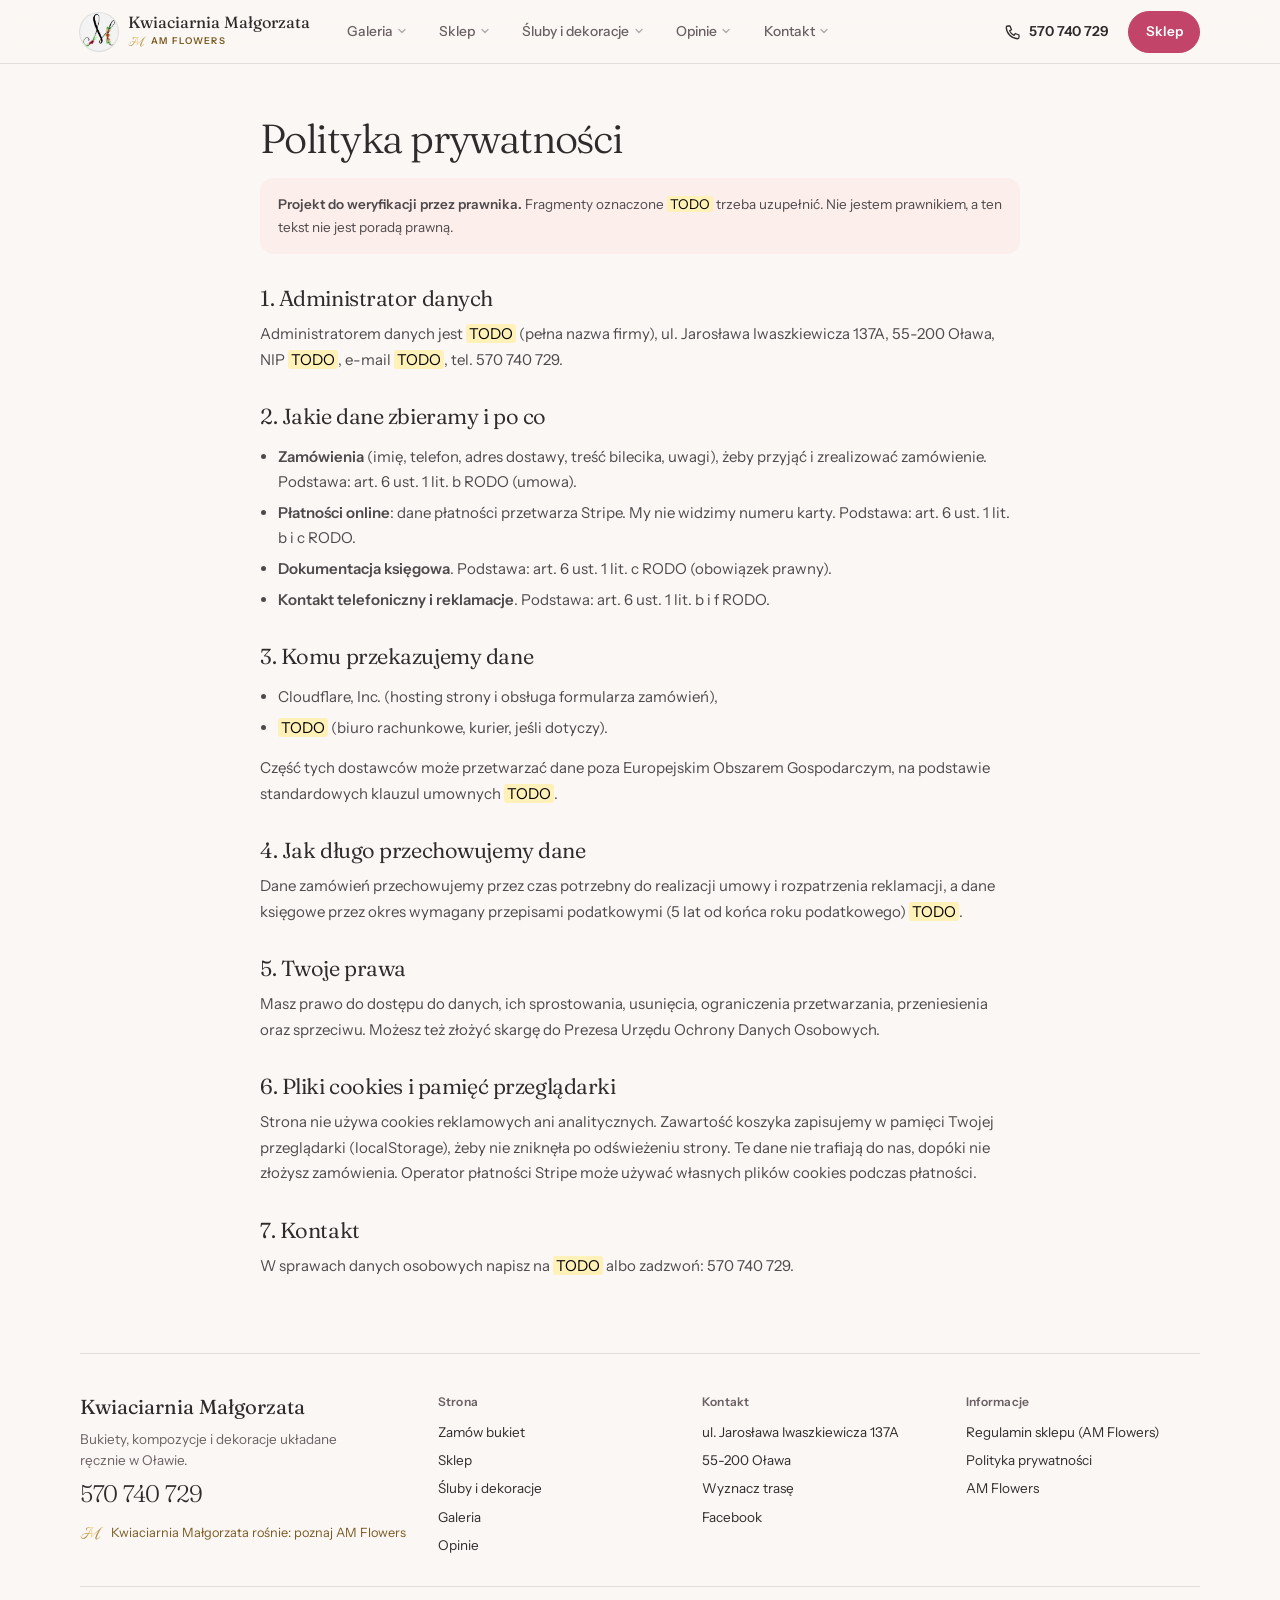
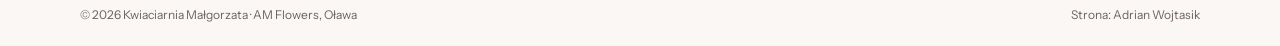
==== polityka-prywatnosci.html @ 48897f24 "Kwiaciarnia Małgorzata: kopia strony + faza 1 przejścia na AM Flowers - podpis AM Flowers przy logo " ====
<!doctype html>
<html lang="pl">
<head>
<meta charset="utf-8"><meta name="viewport" content="width=device-width, initial-scale=1">
<title>Polityka prywatności, Kwiaciarnia Małgorzata</title>
<meta name="description" content="Polityka prywatności Kwiaciarni Małgorzata w Oławie."><meta name="robots" content="noindex"><meta name="theme-color" content="#FBF7F4">
<link rel="icon" href="img/logo-temp.png">
<style>
@font-face{font-family:"Fraunces";font-style:normal;font-weight:100 900;font-display:swap;src:url(fonts/fraunces-latin-ext-wght-normal.woff2) format("woff2");unicode-range:U+0100-02BA,U+02BD-02C5,U+02C7-02CC,U+02CE-02D7,U+02DD-02FF,U+0304,U+0308,U+0329,U+1D00-1DBF,U+1E00-1E9F,U+1EF2-1EFF,U+2020,U+20A0-20AB,U+20AD-20C0,U+2113,U+2C60-2C7F,U+A720-A7FF}
@font-face{font-family:"Fraunces";font-style:normal;font-weight:100 900;font-display:swap;src:url(fonts/fraunces-latin-wght-normal.woff2) format("woff2");unicode-range:U+0000-00FF,U+0131,U+0152-0153,U+02BB-02BC,U+02C6,U+02DA,U+02DC,U+0304,U+0308,U+0329,U+2000-206F,U+20AC,U+2122,U+2191,U+2193,U+2212,U+2215,U+FEFF,U+FFFD}
@font-face{font-family:"Fraunces";font-style:italic;font-weight:100 900;font-display:swap;src:url(fonts/fraunces-latin-ext-wght-italic.woff2) format("woff2");unicode-range:U+0100-02BA,U+02BD-02C5,U+02C7-02CC,U+02CE-02D7,U+02DD-02FF,U+0304,U+0308,U+0329,U+1D00-1DBF,U+1E00-1E9F,U+1EF2-1EFF,U+2020,U+20A0-20AB,U+20AD-20C0,U+2113,U+2C60-2C7F,U+A720-A7FF}
@font-face{font-family:"Fraunces";font-style:italic;font-weight:100 900;font-display:swap;src:url(fonts/fraunces-latin-wght-italic.woff2) format("woff2");unicode-range:U+0000-00FF,U+0131,U+0152-0153,U+02BB-02BC,U+02C6,U+02DA,U+02DC,U+0304,U+0308,U+0329,U+2000-206F,U+20AC,U+2122,U+2191,U+2193,U+2212,U+2215,U+FEFF,U+FFFD}
@font-face{font-family:"Instrument Sans";font-weight:400;font-display:swap;src:url(fonts/instrument-sans-latin-ext-400-normal.woff2) format("woff2");unicode-range:U+0100-02BA,U+02BD-02C5,U+02C7-02CC,U+02CE-02D7,U+02DD-02FF,U+0304,U+0308,U+0329,U+1D00-1DBF,U+1E00-1E9F,U+1EF2-1EFF,U+2020,U+20A0-20AB,U+20AD-20C0,U+2113,U+2C60-2C7F,U+A720-A7FF}
@font-face{font-family:"Instrument Sans";font-weight:400;font-display:swap;src:url(fonts/instrument-sans-latin-400-normal.woff2) format("woff2");unicode-range:U+0000-00FF,U+0131,U+0152-0153,U+02BB-02BC,U+02C6,U+02DA,U+02DC,U+0304,U+0308,U+0329,U+2000-206F,U+20AC,U+2122,U+2191,U+2193,U+2212,U+2215,U+FEFF,U+FFFD}
@font-face{font-family:"Instrument Sans";font-weight:500;font-display:swap;src:url(fonts/instrument-sans-latin-ext-500-normal.woff2) format("woff2");unicode-range:U+0100-02BA,U+02BD-02C5,U+02C7-02CC,U+02CE-02D7,U+02DD-02FF,U+0304,U+0308,U+0329,U+1D00-1DBF,U+1E00-1E9F,U+1EF2-1EFF,U+2020,U+20A0-20AB,U+20AD-20C0,U+2113,U+2C60-2C7F,U+A720-A7FF}
@font-face{font-family:"Instrument Sans";font-weight:500;font-display:swap;src:url(fonts/instrument-sans-latin-500-normal.woff2) format("woff2");unicode-range:U+0000-00FF,U+0131,U+0152-0153,U+02BB-02BC,U+02C6,U+02DA,U+02DC,U+0304,U+0308,U+0329,U+2000-206F,U+20AC,U+2122,U+2191,U+2193,U+2212,U+2215,U+FEFF,U+FFFD}
@font-face{font-family:"Instrument Sans";font-weight:600;font-display:swap;src:url(fonts/instrument-sans-latin-ext-600-normal.woff2) format("woff2");unicode-range:U+0100-02BA,U+02BD-02C5,U+02C7-02CC,U+02CE-02D7,U+02DD-02FF,U+0304,U+0308,U+0329,U+1D00-1DBF,U+1E00-1E9F,U+1EF2-1EFF,U+2020,U+20A0-20AB,U+20AD-20C0,U+2113,U+2C60-2C7F,U+A720-A7FF}
@font-face{font-family:"Instrument Sans";font-weight:600;font-display:swap;src:url(fonts/instrument-sans-latin-600-normal.woff2) format("woff2");unicode-range:U+0000-00FF,U+0131,U+0152-0153,U+02BB-02BC,U+02C6,U+02DA,U+02DC,U+0304,U+0308,U+0329,U+2000-206F,U+20AC,U+2122,U+2191,U+2193,U+2212,U+2215,U+FEFF,U+FFFD}
:root{
  --bg:#FBF7F4;--surface:#fff;--blush:#F6E3E0;--blush-2:#FBEEEB;--sage:#B7C6AB;--sage-2:#E9EEE3;--leaf:#4E6346;
  --ink:#2F2A2B;--muted:#6B6164;--line:rgba(47,42,43,.12);--rose:#C24468;--rose-deep:#A3304F;
  --f-d:"Fraunces",Georgia,serif;--f-t:"Instrument Sans",system-ui,-apple-system,"Segoe UI",sans-serif;
  --nav-h:64px;--r:14px;--r-lg:22px;--ease:cubic-bezier(.22,1,.36,1);--wrap:min(1180px,100% - clamp(2rem,6vw,5rem));
}
*,*::before,*::after{box-sizing:border-box}
html{-webkit-text-size-adjust:100%;scroll-behavior:smooth}
body{margin:0;background:var(--bg);color:var(--ink);font:400 1rem/1.6 var(--f-t);-webkit-font-smoothing:antialiased;overflow-x:clip;accent-color:var(--rose)}
body.lock{overflow:hidden}
img{display:block;max-width:100%}
[hidden]{display:none!important}
a{color:inherit}
h1,h2,h3{font-family:var(--f-d);font-weight:360;letter-spacing:-.02em;line-height:1.08;margin:0;font-variation-settings:"SOFT" 100;text-wrap:balance}
p{margin:0}
::selection{background:var(--blush);color:#2F2A2B}
:focus-visible{outline:2px solid var(--rose);outline-offset:3px;border-radius:6px}
.wrap{width:var(--wrap);margin-inline:auto}
svg.i{width:18px;height:18px;flex:none;fill:none;stroke:currentColor;stroke-width:1.7;stroke-linecap:round;stroke-linejoin:round}
.sr-only{position:absolute;width:1px;height:1px;overflow:hidden;clip:rect(0 0 0 0);white-space:nowrap}
.btn{display:inline-flex;align-items:center;justify-content:center;gap:.5rem;min-height:46px;padding:.65rem 1.3rem;border-radius:999px;border:1.5px solid var(--rose);background:var(--rose);color:#fff;font:600 .92rem/1 var(--f-t);text-decoration:none;cursor:pointer;white-space:nowrap;transition:background-color .25s var(--ease),border-color .25s,box-shadow .3s var(--ease),transform .2s var(--ease)}
.btn:hover{background:var(--rose-deep);border-color:var(--rose-deep);box-shadow:0 8px 20px -10px rgba(194,68,104,.6)}
.btn:active{transform:scale(.98)}
.btn--ghost{background:transparent;color:var(--ink);border-color:var(--line)}
.btn--ghost:hover{background:var(--surface);border-color:var(--ink);box-shadow:none}
.btn--block{width:100%}
.btn[disabled]{opacity:.5;pointer-events:none}
.icon-btn{width:40px;height:40px;border-radius:50%;border:1.5px solid var(--line);background:transparent;color:var(--ink);display:grid;place-items:center;cursor:pointer;transition:border-color .2s,background-color .2s}
.icon-btn:hover{border-color:var(--ink);background:var(--surface)}

/* nav */
.nav{position:fixed;inset:0 0 auto;z-index:50;height:var(--nav-h);background:color-mix(in srgb,var(--bg) 88%,transparent);-webkit-backdrop-filter:saturate(1.4) blur(12px);backdrop-filter:saturate(1.4) blur(12px);border-bottom:1px solid var(--line)}
.nav__in{width:var(--wrap);margin:auto;height:100%;display:flex;align-items:center;gap:1.5rem}
.nav__cta{display:flex;align-items:center;gap:.5rem;flex:none;margin-left:auto}
.menu{margin:0 auto!important}
.brand{display:flex;align-items:center;gap:.65rem;text-decoration:none;flex:none}
.brand img{width:38px;height:38px;border-radius:50%;background:#fff;object-fit:cover;box-shadow:0 0 0 1px var(--line)}
.brand b{font:420 1.08rem/1.1 var(--f-d);display:block}.brand small{display:block;font-size:.72rem;color:var(--muted);margin-top:2px}
.menu{display:flex;gap:.25rem;margin:0 auto;padding:0;list-style:none}
.menu a{display:block;padding:.55rem .95rem;border-radius:999px;text-decoration:none;font-size:.92rem;font-weight:500;color:var(--muted);white-space:nowrap;transition:color .3s,background-color .3s}
.menu a:hover{color:var(--ink)}.menu a[aria-current]{color:var(--ink);background:var(--blush)}
.cartbtn{position:relative;display:inline-flex;align-items:center;gap:.5rem;min-height:42px;padding:.5rem 1rem .5rem .85rem;border-radius:999px;border:1.5px solid var(--ink);background:var(--ink);color:var(--bg);font:600 .9rem/1 var(--f-t);cursor:pointer;transition:transform .3s var(--ease)}
.cartbtn .count{display:grid;place-items:center;min-width:22px;height:22px;padding:0 .35rem;border-radius:999px;background:var(--rose);color:#fff;font-size:.75rem}
.cartbtn.bump{animation:bump .6s var(--ease)}
@keyframes bump{30%{transform:scale(1.08)}60%{transform:scale(.97)}}


.doc{width:min(760px,100% - clamp(2rem,6vw,5rem));margin:0 auto;padding:calc(var(--nav-h) + clamp(2rem,5vw,3.5rem)) 0 1rem}
.doc h1{font-size:clamp(2.2rem,5vw,3.2rem);font-weight:320;letter-spacing:-.03em}
.doc .draft{margin:1.2rem 0 2rem;padding:1rem 1.2rem;border-radius:14px;background:var(--blush-2);font-size:.9rem}
.doc h2{font-size:1.45rem;margin:2.2rem 0 .7rem}
.doc p,.doc li{color:#4F494C;line-height:1.7}
.doc ol,.doc ul{padding-left:1.2rem;display:grid;gap:.35rem}
.doc mark{background:#FFF1B8;padding:0 .2rem;border-radius:3px}
.doc .toc{display:flex;flex-wrap:wrap;gap:.4rem;margin:0 0 1rem;padding:0;list-style:none}
.doc .toc a{display:inline-block;padding:.35rem .8rem;border-radius:999px;background:var(--surface);box-shadow:0 0 0 1px var(--line);font-size:.82rem;text-decoration:none;transition:box-shadow .2s}
.doc .toc a:hover{box-shadow:0 0 0 1px var(--ink)}




/* ===== mega menu ===== */
.menu a .menu__desc{display:none}
.mega{position:absolute;left:0;top:calc(var(--nav-h) - 6px);z-index:49;pointer-events:none;width:0}
.mega__box{position:absolute;left:0;top:0;width:var(--mw,560px);height:var(--mh,240px);transform:translateX(var(--mx,0px)) translateY(8px) scale(.98);transform-origin:var(--mo,50%) 0;
  background:var(--surface);border-radius:20px;box-shadow:0 30px 60px -30px rgba(47,42,43,.45),0 0 0 1px var(--line);opacity:0;overflow:hidden;
  transition:opacity .25s var(--ease),transform .45s var(--ease),width .45s var(--ease),height .45s var(--ease)}
.mega.on{pointer-events:auto}
.mega.on .mega__box{opacity:1;transform:translateX(var(--mx,0px)) translateY(0) scale(1)}
.mega.instant .mega__box{transition:opacity .25s var(--ease),transform .45s var(--ease)}
.mega__tip{position:absolute;top:-6px;left:var(--tx,50%);width:12px;height:12px;background:var(--surface);transform:rotate(45deg);transition:left .45s var(--ease);box-shadow:-1px -1px 0 var(--line)}
.mega__track{position:relative;width:100%;height:100%}
.mp{position:absolute;left:0;top:0;padding:1.2rem;display:grid;gap:1.2rem;opacity:0;visibility:hidden;transform:translateX(var(--from,0px));
  transition:opacity .3s var(--ease),transform .45s var(--ease),visibility 0s .45s}
.mp.on{opacity:1;visibility:visible;transform:none;transition:opacity .35s .05s var(--ease),transform .45s var(--ease),visibility 0s}
.mp>*,.mp__list>*,.mp__thumbs>*{opacity:0;transform:translateY(6px);transition:opacity .4s var(--ease),transform .5s var(--ease)}
.mp.on>*,.mp.on .mp__list>*,.mp.on .mp__thumbs>*{opacity:1;transform:none}
.mp.on .mp__list>*:nth-child(2),.mp.on .mp__thumbs>*:nth-child(2){transition-delay:.05s}
.mp.on .mp__list>*:nth-child(3),.mp.on .mp__thumbs>*:nth-child(3){transition-delay:.1s}
.mp.on .mp__list>*:nth-child(4){transition-delay:.15s}
.mp[data-p="oferta"]{grid-template-columns:200px auto;width:620px}
.mp--shop,.mp[data-p="sluby"]{grid-template-columns:300px 210px;width:560px}
.mp--small{width:320px;gap:.9rem}
.mp__h{display:block;font:400 1.35rem/1.1 var(--f-display);margin-bottom:.4rem}
.mp p,.mp small{font-size:.84rem;color:var(--muted)}
.mp a{text-decoration:none;color:inherit}
.mp__text{display:flex;flex-direction:column;justify-content:space-between;gap:.8rem;padding:.3rem 0}
.mp__more{display:inline-flex;align-items:center;gap:.35rem;font-weight:600;font-size:.85rem;color:var(--rose)!important;min-height:36px}
.mp__more svg{width:16px;height:16px;transition:transform .35s var(--ease)}
.mp__more:hover svg{transform:translateX(4px)}
.mp__thumbs{display:grid;grid-template-columns:repeat(3,120px);gap:.6rem}
.mp__th{position:relative;display:block;aspect-ratio:3/4;border-radius:12px;overflow:hidden;background:var(--blush)}
.mp__th img,.mp__item img,.mp__feat img{width:100%;height:100%;object-fit:cover;transition:transform .8s var(--ease)}
.mp__th span{position:absolute;left:.5rem;bottom:.45rem;color:#fff;font:italic 360 .9rem var(--f-display);text-shadow:0 1px 8px rgba(0,0,0,.5)}
.mp__th:hover img,.mp__item:hover img,.mp__feat:hover img{transform:scale(1.07)}
.mp__list{display:flex;flex-direction:column;gap:.2rem}
.mp__item{display:grid;grid-template-columns:52px 1fr;gap:.8rem;align-items:center;padding:.45rem;border-radius:12px;transition:background-color .25s var(--ease)}
.mp__item img{width:52px;height:52px;border-radius:10px}
.mp__item:hover,.mp__row:hover{background:var(--blush-2)}
.mp__item b,.mp__row b{display:block;font-weight:600;font-size:.92rem}
.mp__item small,.mp__row small{display:block;margin-top:.05rem}
.mp__row{display:block;padding:.6rem .7rem;border-radius:12px;transition:background-color .25s var(--ease)}
.mp__list .mp__more{padding-left:.7rem}
.mp__feat{position:relative;display:block;border-radius:14px;overflow:hidden;background:var(--blush);min-height:230px}
.mp__badge{position:absolute;left:.6rem;top:.6rem;background:var(--rose);color:#fff;border-radius:999px;padding:.2rem .6rem;font-size:.72rem;font-weight:600}
.mp__cap{position:absolute;left:0;right:0;bottom:0;padding:2rem .8rem .7rem;background:linear-gradient(180deg,transparent,rgba(27,23,24,.7));color:#fff}
.mp__cap b{display:block;font:400 1.05rem var(--f-display)}.mp__cap small{color:rgba(255,255,255,.85);font-size:.76rem}
.mp__rate{display:flex;align-items:center;gap:.7rem;flex-wrap:wrap}
.mp__rate b{font:300 2.8rem/1 var(--f-display);letter-spacing:-.04em}
.mp__stars{display:inline-flex;color:var(--rose)}.mp__stars svg{width:15px;height:15px;fill:currentColor}
.mp__rate small{width:100%}
.mp__quote{margin:0;font:italic 360 1rem/1.45 var(--f-display);padding:.8rem .9rem;border-radius:12px;background:var(--blush-2)}
.mp__quote small{display:block;margin-top:.4rem;font:400 .76rem var(--f-text)}
.mp__tel{font:300 2.2rem/1 var(--f-display);letter-spacing:-.03em;transition:color .25s}
.mp__tel:hover{color:var(--rose)}
.mp__addr{font-size:.9rem!important;color:var(--ink)!important}
.mp__btns{display:flex;gap:1rem;flex-wrap:wrap}
.menu a .menu__chev{display:inline-block;width:10px;height:10px;margin-left:.3rem;vertical-align:.05em;opacity:.5;transition:transform .35s var(--ease),opacity .25s}
.menu a.is-open .menu__chev{transform:rotate(180deg);opacity:1}
@media (max-width:1140px){
  .mega{display:none}.menu a .menu__chev{display:none}
  .nav.is-open .menu a .menu__desc{display:block;font:400 .8rem/1.3 var(--f-text);color:var(--muted);margin-top:.15rem;letter-spacing:0}
}
@media (prefers-reduced-motion:reduce){.mega__box,.mp,.mp>*{transition:none!important}}

/* ===== shared nav ===== */
.menu{position:relative}
.menu a{position:relative;z-index:1;background:none!important}
.menu a[aria-current],.menu a.is-active{color:var(--ink)}
.menu a::after{content:"";position:absolute;left:50%;bottom:2px;width:5px;height:5px;margin-left:-2.5px;border-radius:50%;background:var(--rose);transform:scale(0);transition:transform .45s cubic-bezier(.34,1.56,.64,1)}
.menu a[aria-current]::after,.menu a.is-active::after{transform:scale(1)}
.menu__pill{position:absolute;z-index:0;top:4px;left:0;height:calc(100% - 8px);width:0;border-radius:999px;background:var(--blush-2);opacity:0;pointer-events:none;
  transition:transform .45s var(--ease),width .45s var(--ease),opacity .3s var(--ease)}
.menu__pill.on{opacity:1}
.burger{display:none;width:44px;height:44px;border:0;border-radius:999px;background:transparent;color:inherit;cursor:pointer;position:relative}
.burger span{position:absolute;left:13px;right:13px;height:1.5px;background:currentColor;transition:transform .4s var(--ease),opacity .2s}
.burger span:nth-child(1){top:17px}.burger span:nth-child(2){top:22px}.burger span:nth-child(3){top:27px}
.burger[aria-expanded="true"] span:nth-child(1){transform:translateY(5px) rotate(45deg)}
.burger[aria-expanded="true"] span:nth-child(2){opacity:0}
.burger[aria-expanded="true"] span:nth-child(3){transform:translateY(-5px) rotate(-45deg)}
.nav__tel{display:inline-flex;align-items:center;gap:.45rem;padding:.5rem .8rem;border-radius:999px;text-decoration:none;font-weight:600;font-size:.92rem;min-height:44px;transition:background .25s}
.nav__tel:hover{background:var(--blush-2)}
@media (max-width:1140px){
  .menu{display:none!important}.burger{display:block}.menu__pill{display:none}
  .nav__tel span{display:none}
  .nav.is-open .menu{display:flex!important;position:fixed;inset:var(--nav-h) 0 auto 0;flex-direction:column;gap:0;margin:0;padding:1rem clamp(1rem,5vw,2.5rem) 2rem;background:var(--bg);border-bottom:1px solid var(--line);box-shadow:0 30px 40px -30px rgba(47,42,43,.3)}
  .nav.is-open .menu a{font:360 1.6rem/1.2 var(--f-display);color:var(--ink);padding:.8rem 0;border-radius:0;border-bottom:1px solid var(--line);animation:mIn .5s var(--ease) both}
  .nav.is-open .menu li:nth-child(2) a{animation-delay:.04s}.nav.is-open .menu li:nth-child(3) a{animation-delay:.08s}.nav.is-open .menu li:nth-child(4) a{animation-delay:.12s}.nav.is-open .menu li:nth-child(5) a{animation-delay:.16s}
  .nav.is-open .menu a::after{left:auto;right:0;top:50%;bottom:auto;margin:-2.5px 0 0}
}
@keyframes mIn{from{opacity:0;transform:translateY(8px)}}
@media (max-width:560px){.nav__in{gap:.5rem}.brand{min-width:0}.brand span{min-width:0}.brand b{font-size:.98rem;white-space:normal;line-height:1.1}.brand small{display:none}.nav__cta{gap:.25rem}.cartbtn{padding:.5rem .75rem}.nav__tel{padding:.5rem .6rem}}

/* ===== skala (mniejsza, spokojniejsza) ===== */
html{font-size:15px}
:root{--wrap:min(1120px,100% - clamp(2rem,6vw,5rem))}
h2{font-size:clamp(1.7rem,2.7vw,2.35rem)}
.hero h1{font-size:clamp(2.1rem,min(4.1vw,7svh),3.5rem)}
.order .order__head h2{font-size:clamp(1.7rem,2.7vw,2.35rem)}
.gal__word{font-size:clamp(4rem,min(14.5vw,25svh),12.5rem)}
.bigtel{font-size:clamp(2.2rem,4.4vw,3.4rem)}
.slide blockquote{font-size:clamp(1.15rem,1.9vw,1.6rem)}
.rating b{font-size:clamp(3rem,5vw,4rem)}
.head h1{font-size:clamp(2.1rem,4vw,3.1rem)}
.feat__cap b{font-size:clamp(1.3rem,2vw,1.7rem)}
.btn{min-height:44px;padding:.6rem 1.2rem}
.nav .btn,.cartbtn{min-height:40px}
.mega .mp__tel{font-size:1.9rem}
.foot__tel{font-size:1.4rem!important}
.doc h1{font-size:clamp(2rem,4vw,2.7rem)}

/* ===== shared footer ===== */
.foot{width:var(--wrap);margin:clamp(2.5rem,6vw,4rem) auto 0;padding:clamp(2rem,4vw,2.8rem) 0 1.4rem;border-top:1px solid var(--line);display:grid;grid-template-columns:1.4fr repeat(3,1fr);gap:2rem;font-size:.9rem}
.foot h3{font:600 .8rem/1 var(--f-text,"Instrument Sans",sans-serif);letter-spacing:.02em;color:var(--muted);margin:0 0 .9rem}
.foot ul{list-style:none;margin:0;padding:0;display:grid;gap:.45rem}
.foot a{color:var(--ink);text-decoration:none;background:linear-gradient(currentColor,currentColor) 0 100%/0 1px no-repeat;transition:background-size .4s var(--ease)}
.foot a:hover{background-size:100% 1px}
.foot__brand{display:flex;flex-direction:column;gap:.7rem}
.foot__brand b{font:400 1.35rem/1.1 var(--f-display,"Fraunces",serif)}
.foot__brand p{color:var(--muted);max-width:32ch;margin:0}
.foot__tel{font:300 1.6rem/1 var(--f-display,"Fraunces",serif)!important;letter-spacing:-.02em}
.foot__bottom{grid-column:1/-1;display:flex;justify-content:space-between;flex-wrap:wrap;gap:.6rem;padding-top:1.2rem;border-top:1px solid var(--line);color:var(--muted);font-size:.8rem}
@media (max-width:860px){.foot{grid-template-columns:1fr 1fr}.foot__brand{grid-column:1/-1}}
@media (max-width:560px){.foot{grid-template-columns:1fr}}

/* ===== AM Flowers: podpis i suwak (faza 1) ===== */
.brand small.am-sig{display:flex;align-items:center;gap:.3rem;color:#7A5A22;letter-spacing:.14em;text-transform:uppercase;font-size:.62rem;font-weight:600}
.brand small.am-sig img{width:auto;height:11px;border-radius:0;box-shadow:none;background:none;object-fit:contain}
@media (max-width:560px){.brand small.am-sig{display:flex}}
.am-sig-foot{display:inline-flex;align-items:center;gap:.5rem;margin-top:.4rem;font-size:.85rem;color:#7A5A22!important}
.am-sig-foot img{height:14px;width:auto}
.hero .am-swipe{margin-top:1.8rem}
</style>
<link rel="stylesheet" href="am/am-swipe.css">
</head>
<body>
<header class="nav">
  <div class="nav__in">
    <a class="brand" href="index.html" aria-label="Kwiaciarnia Małgorzata, strona główna"><img src="img/logo-temp.png" width="38" height="38" alt=""><span><b>Kwiaciarnia Małgorzata</b><small class="am-sig"><img src="am/logo/am-monogram-gold.svg" alt="" width="1233" height="720">AM Flowers</small></span></a>
    <nav aria-label="Główna"><ul class="menu">
      <li><a href="index.html#oferta" data-mega="oferta">Galeria<svg class="menu__chev" viewBox="0 0 10 10" aria-hidden="true"><path d="M2 3.5l3 3 3-3" fill="none" stroke="currentColor" stroke-width="1.4" stroke-linecap="round"/></svg><small class="menu__desc">Nasze bukiety i dekoracje</small></a></li>
      <li><a data-am-go href="https://amflowers.pl/sklep.html" data-mega="sklep">Sklep<svg class="menu__chev" viewBox="0 0 10 10" aria-hidden="true"><path d="M2 3.5l3 3 3-3" fill="none" stroke="currentColor" stroke-width="1.4" stroke-linecap="round"/></svg><small class="menu__desc">Zamów online w AM Flowers</small></a></li>
      <li><a href="index.html#sluby" data-mega="sluby">Śluby i dekoracje<svg class="menu__chev" viewBox="0 0 10 10" aria-hidden="true"><path d="M2 3.5l3 3 3-3" fill="none" stroke="currentColor" stroke-width="1.4" stroke-linecap="round"/></svg><small class="menu__desc">Wiązanki, kościoły, sale</small></a></li>
      <li><a href="index.html#opinie" data-mega="opinie">Opinie<svg class="menu__chev" viewBox="0 0 10 10" aria-hidden="true"><path d="M2 3.5l3 3 3-3" fill="none" stroke="currentColor" stroke-width="1.4" stroke-linecap="round"/></svg><small class="menu__desc">4,5 w Google, 148 opinii</small></a></li>
      <li><a href="index.html#kontakt" data-mega="kontakt">Kontakt<svg class="menu__chev" viewBox="0 0 10 10" aria-hidden="true"><path d="M2 3.5l3 3 3-3" fill="none" stroke="currentColor" stroke-width="1.4" stroke-linecap="round"/></svg><small class="menu__desc">Oława, Iwaszkiewicza 137A</small></a></li>
    </ul></nav>
    <div class="nav__cta"><a class="nav__tel" href="tel:+48570740729" aria-label="Zadzwoń: 570 740 729"><svg class="i" viewBox="0 0 24 24"><path d="M5 4h3l2 5-2.5 1.5a11 11 0 0 0 6 6L15 14l5 2v3a2 2 0 0 1-2 2A16 16 0 0 1 3 6a2 2 0 0 1 2-2"/></svg><span>570 740 729</span></a><a class="btn" data-am-go href="https://amflowers.pl/sklep.html" style="min-height:42px;padding:.55rem 1.1rem;font-size:.9rem">Sklep</a></div>
  </div>






<div class="mega" id="mega" aria-hidden="true">
  <div class="mega__box"><span class="mega__tip" aria-hidden="true"></span>
  <div class="mega__track">
    <section class="mp" data-p="oferta" aria-label="Galeria">
      <div class="mp__text"><b class="mp__h">Galeria</b><p>Bukiety, kompozycje i&nbsp;dekoracje z&nbsp;naszej pracowni. Każde zdjęcie można powiększyć.</p>
        <a class="mp__more" href="index.html#oferta">Otwórz galerię<svg class="i" viewBox="0 0 24 24"><path d="M5 12h14M13 6l6 6-6 6"/></svg></a></div>
      <div class="mp__thumbs">
        <a href="index.html#oferta" class="mp__th"><img src="img/p09.webp" alt="" loading="lazy"><span>Pastele</span></a>
        <a href="index.html#oferta" class="mp__th"><img src="img/p10.webp" alt="" loading="lazy"><span>Czerwienie</span></a>
        <a href="index.html#oferta" class="mp__th"><img src="img/p01.webp" alt="" loading="lazy"><span>Śluby</span></a>
      </div>
    </section>
    <section class="mp mp--shop" data-p="sklep" aria-label="Sklep">
      <div class="mp__list">
        <a data-am-go href="https://amflowers.pl/sklep.html#kat=bukiety" class="mp__item"><img src="img/p16.webp" alt="" loading="lazy"><span><b>Bukiety</b><small>Na każdą okazję, w&nbsp;3&nbsp;wielkościach</small></span></a>
        <a data-am-go href="https://amflowers.pl/sklep.html#kat=kompozycje" class="mp__item"><img src="img/p04.webp" alt="" loading="lazy"><span><b>Kompozycje</b><small>Ślubne i&nbsp;dekoracyjne, na zamówienie</small></span></a>
        <a data-am-go href="https://amflowers.pl/sklep.html#kat=pamiec" class="mp__item"><img src="img/p13.webp" alt="" loading="lazy"><span><b>Pamięć</b><small>Wieńce i&nbsp;kompozycje nagrobne</small></span></a>
        <a data-am-go href="https://amflowers.pl/sklep.html" class="mp__more">Cały sklep<svg class="i" viewBox="0 0 24 24"><path d="M5 12h14M13 6l6 6-6 6"/></svg></a>
      </div>
      <a data-am-go href="https://amflowers.pl/sklep.html#p=pastelowy" class="mp__feat"><img src="img/p09.webp" alt="" loading="lazy"><span class="mp__badge">Bestseller</span><span class="mp__cap"><b>Bukiet Pastelowy</b><small>od 189 zł · BLIK, karta albo przy odbiorze</small></span></a>
    </section>
    <section class="mp" data-p="sluby" aria-label="Śluby i dekoracje">
      <div class="mp__list">
        <a href="index.html#sluby" class="mp__row"><b>Wiązanki ślubne i&nbsp;wianki</b><small>Dobrane do sukni i&nbsp;kolorów wesela</small></a>
        <a href="index.html#sluby" class="mp__row"><b>Dekoracje kościołów</b><small>Ławki, ołtarz, wejście, także plener</small></a>
        <a href="index.html#sluby" class="mp__row"><b>Dekoracje sal</b><small>Stoły, lasy w&nbsp;szkle, balony z&nbsp;helem</small></a>
        <a href="tel:+48570740729" class="mp__more">Umów rozmowę: 570 740 729<svg class="i" viewBox="0 0 24 24"><path d="M5 12h14M13 6l6 6-6 6"/></svg></a>
      </div>
      <a href="index.html#sluby" class="mp__feat mp__feat--tall"><img src="img/slub-wiazanka.webp" alt="" loading="lazy"></a>
    </section>
    <section class="mp mp--small" data-p="opinie" aria-label="Opinie">
      <div class="mp__rate"><b>4,5</b><span class="mp__stars" aria-label="4,5 na 5"><svg viewBox="0 0 20 20"><path d="M10 1.5l2.6 5.4 5.9.8-4.3 4.1 1 5.9L10 15l-5.2 2.7 1-5.9L1.5 7.7l5.9-.8z"/></svg><svg viewBox="0 0 20 20"><path d="M10 1.5l2.6 5.4 5.9.8-4.3 4.1 1 5.9L10 15l-5.2 2.7 1-5.9L1.5 7.7l5.9-.8z"/></svg><svg viewBox="0 0 20 20"><path d="M10 1.5l2.6 5.4 5.9.8-4.3 4.1 1 5.9L10 15l-5.2 2.7 1-5.9L1.5 7.7l5.9-.8z"/></svg><svg viewBox="0 0 20 20"><path d="M10 1.5l2.6 5.4 5.9.8-4.3 4.1 1 5.9L10 15l-5.2 2.7 1-5.9L1.5 7.7l5.9-.8z"/></svg><span style="opacity:.35"><svg viewBox="0 0 20 20"><path d="M10 1.5l2.6 5.4 5.9.8-4.3 4.1 1 5.9L10 15l-5.2 2.7 1-5.9L1.5 7.7l5.9-.8z"/></svg></span></span><small>148 opinii w&nbsp;Google</small></div>
      <blockquote class="mp__quote">„Najpiękniejsze kompozycje, uwielbiam patrzeć jak Panie tworzą bukiet jakby malowały dzieło sztuki”<small>Pamela Kwak, Google</small></blockquote>
      <a class="mp__more" href="index.html#opinie">Przeczytaj opinie<svg class="i" viewBox="0 0 24 24"><path d="M5 12h14M13 6l6 6-6 6"/></svg></a>
    </section>
    <section class="mp mp--small" data-p="kontakt" aria-label="Kontakt">
      <a class="mp__tel" href="tel:+48570740729">570 740 729</a>
      <p class="mp__addr">ul. Jarosława Iwaszkiewicza 137A<br>55-200 Oława</p>
      <div class="mp__btns"><a class="mp__more" href="https://www.google.com/maps/search/?api=1&amp;query=Kwiaciarnia+Ma%C5%82gorzata+Iwaszkiewicza+137A+O%C5%82awa" target="_blank" rel="noopener">Wyznacz trasę<svg class="i" viewBox="0 0 24 24"><path d="M5 12h14M13 6l6 6-6 6"/></svg></a>
        <a class="mp__more" href="https://www.facebook.com/kwiaciarniamalgorzata" target="_blank" rel="noopener">Facebook<svg class="i" viewBox="0 0 24 24"><path d="M5 12h14M13 6l6 6-6 6"/></svg></a></div>
    </section>
  </div></div>
</div>
</header>
<main class="doc">
<h1>Polityka prywatności</h1>
<p class="draft"><b>Projekt do weryfikacji przez prawnika.</b> Fragmenty oznaczone <mark>TODO</mark> trzeba uzupełnić. Nie jestem prawnikiem, a ten tekst nie jest poradą prawną.</p>
<h2>1. Administrator danych</h2>
<p>Administratorem danych jest <mark>TODO</mark> (pełna nazwa firmy), ul. Jarosława Iwaszkiewicza 137A, 55-200 Oława, NIP <mark>TODO</mark>, e-mail <mark>TODO</mark>, tel. 570 740 729.</p>
<h2>2. Jakie dane zbieramy i po co</h2>
<ul><li><b>Zamówienia</b> (imię, telefon, adres dostawy, treść bilecika, uwagi), żeby przyjąć i zrealizować zamówienie. Podstawa: art. 6 ust. 1 lit. b RODO (umowa).</li>
<li><b>Płatności online</b>: dane płatności przetwarza Stripe. My nie widzimy numeru karty. Podstawa: art. 6 ust. 1 lit. b i c RODO.</li>
<li><b>Dokumentacja księgowa</b>. Podstawa: art. 6 ust. 1 lit. c RODO (obowiązek prawny).</li>
<li><b>Kontakt telefoniczny i reklamacje</b>. Podstawa: art. 6 ust. 1 lit. b i f RODO.</li></ul>
<h2>3. Komu przekazujemy dane</h2>
<ul><li>Cloudflare, Inc. (hosting strony i obsługa formularza zamówień),</li><li><mark>TODO</mark> (biuro rachunkowe, kurier, jeśli dotyczy).</li></ul>
<p>Część tych dostawców może przetwarzać dane poza Europejskim Obszarem Gospodarczym, na podstawie standardowych klauzul umownych <mark>TODO</mark>.</p>
<h2>4. Jak długo przechowujemy dane</h2>
<p>Dane zamówień przechowujemy przez czas potrzebny do realizacji umowy i rozpatrzenia reklamacji, a dane księgowe przez okres wymagany przepisami podatkowymi (5 lat od końca roku podatkowego) <mark>TODO</mark>.</p>
<h2>5. Twoje prawa</h2>
<p>Masz prawo do dostępu do danych, ich sprostowania, usunięcia, ograniczenia przetwarzania, przeniesienia oraz sprzeciwu. Możesz też złożyć skargę do Prezesa Urzędu Ochrony Danych Osobowych.</p>
<h2>6. Pliki cookies i pamięć przeglądarki</h2>
<p>Strona nie używa cookies reklamowych ani analitycznych. Zawartość koszyka zapisujemy w pamięci Twojej przeglądarki (localStorage), żeby nie zniknęła po odświeżeniu strony. Te dane nie trafiają do nas, dopóki nie złożysz zamówienia. Operator płatności Stripe może używać własnych plików cookies podczas płatności.</p>
<h2>7. Kontakt</h2>
<p>W sprawach danych osobowych napisz na <mark>TODO</mark> albo zadzwoń: 570 740 729.</p>
</main>





<script>
/* ===== mega menu ===== */
(()=>{const nav=document.querySelector('.nav'),mega=document.getElementById('mega');if(!mega)return;
  const box=mega.querySelector('.mega__box'),panels=[...mega.querySelectorAll('.mp')];
  const links=[...document.querySelectorAll('.menu a[data-mega]')];let cur=null,t=null,curIdx=-1;
  const order=links.map(a=>a.dataset.mega);
  function open(a){clearTimeout(t);const id=a.dataset.mega,p=panels.find(x=>x.dataset.p===id);if(!p||matchMedia('(max-width:1140px)').matches)return;
    const idx=order.indexOf(id);const first=!mega.classList.contains('on');
    panels.forEach(x=>{if(x!==p){x.style.setProperty('--from',(idx>curIdx?-40:40)+'px');x.classList.remove('on')}});
    p.style.setProperty('--from',first?'0px':(idx>curIdx?40:-40)+'px');
    const w=p.offsetWidth,h=p.offsetHeight,nr=nav.getBoundingClientRect(),ar=a.getBoundingClientRect();
    let x=ar.left+ar.width/2-w/2-nr.left;x=Math.max(16,Math.min(x,nr.width-w-16));
    mega.classList.toggle('instant',first);
    box.style.setProperty('--mw',w+'px');box.style.setProperty('--mh',h+'px');box.style.setProperty('--mx',x+'px');
    box.style.setProperty('--tx',(ar.left+ar.width/2-nr.left-x-6)+'px');box.style.setProperty('--mo',(ar.left+ar.width/2-nr.left-x)+'px');
    requestAnimationFrame(()=>{p.classList.add('on');mega.classList.add('on');mega.setAttribute('aria-hidden','false')});
    links.forEach(l=>{l.classList.toggle('is-open',l===a);l.setAttribute('aria-expanded',l===a)});cur=a;curIdx=idx}
  function close(){t=setTimeout(()=>{mega.classList.remove('on');mega.setAttribute('aria-hidden','true');panels.forEach(x=>x.classList.remove('on'));
    links.forEach(l=>{l.classList.remove('is-open');l.setAttribute('aria-expanded','false')});cur=null;curIdx=-1},160)}
  links.forEach(a=>{a.setAttribute('aria-expanded','false');a.addEventListener('mouseenter',()=>open(a));a.addEventListener('focus',()=>open(a));a.addEventListener('mouseleave',close)});
  mega.addEventListener('mouseenter',()=>clearTimeout(t));mega.addEventListener('mouseleave',close);
  mega.addEventListener('focusin',()=>clearTimeout(t));mega.addEventListener('focusout',e=>{if(!mega.contains(e.relatedTarget)&&!links.includes(e.relatedTarget))close()});
  addEventListener('keydown',e=>{if(e.key==='Escape'&&cur){const c=cur;close();c.focus()}});
  mega.addEventListener('click',e=>{if(e.target.closest('a'))close()});
  addEventListener('scroll',()=>{if(cur&&scrollY>0&&!mega.matches(':hover'))close()},{passive:true});
})();
</script>
<script>
/* ===== shared nav: pill follows the cursor, dot marks the current place ===== */
(()=>{const nav=document.querySelector('.nav'),menu=nav&&nav.querySelector('.menu');if(!menu)return;
  let pill=menu.querySelector('.menu__pill');if(!pill){pill=document.createElement('li');pill.className='menu__pill';pill.setAttribute('aria-hidden','true');menu.appendChild(pill)}
  const links=[...menu.querySelectorAll('a')];
  const to=a=>{if(!a){pill.classList.remove('on');return}pill.style.width=a.offsetWidth+'px';pill.style.transform=`translateX(${a.offsetLeft}px)`;pill.classList.add('on')};
  links.forEach(a=>{a.addEventListener('mouseenter',()=>to(a));a.addEventListener('focus',()=>to(a))});
  const rest=()=>{const open=links.find(l=>l.classList.contains('is-open'));to(open||null)};
  menu.addEventListener('mouseleave',()=>setTimeout(rest,180));
  const mega=document.getElementById('mega');if(mega){mega.addEventListener('mouseleave',()=>setTimeout(rest,200));new MutationObserver(rest).observe(mega,{attributes:true,attributeFilter:['class']})}
  let bg=nav.querySelector('.burger');
  if(!bg){bg=document.createElement('button');bg.className='burger';bg.setAttribute('aria-expanded','false');bg.setAttribute('aria-label','Menu');bg.innerHTML='<span></span><span></span><span></span>';nav.querySelector('.nav__cta').appendChild(bg);
    bg.addEventListener('click',()=>{const o=nav.classList.toggle('is-open');bg.setAttribute('aria-expanded',o)});
    links.forEach(a=>a.addEventListener('click',()=>{nav.classList.remove('is-open');bg.setAttribute('aria-expanded','false')}))}
})();
</script>
<footer class="foot">
  <div class="foot__brand"><b>Kwiaciarnia Małgorzata</b><p>Bukiety, kompozycje i&nbsp;dekoracje układane ręcznie w&nbsp;Oławie.</p><a class="foot__tel" href="tel:+48570740729">570 740 729</a><a class="am-sig-foot" data-am-go href="https://amflowers.pl/"><img src="am/logo/am-monogram-gold.svg" alt="" width="1233" height="720">Kwiaciarnia Małgorzata rośnie: poznaj AM Flowers</a></div>
  <div><h3>Strona</h3><ul><li><a href="index.html#zamow">Zamów bukiet</a></li><li><a data-am-go href="https://amflowers.pl/sklep.html">Sklep</a></li><li><a href="index.html#sluby">Śluby i dekoracje</a></li><li><a href="index.html#oferta">Galeria</a></li><li><a href="index.html#opinie">Opinie</a></li></ul></div>
  <div><h3>Kontakt</h3><ul><li>ul. Jarosława Iwaszkiewicza 137A</li><li>55-200 Oława</li><li><a href="https://www.google.com/maps/search/?api=1&amp;query=Kwiaciarnia+Ma%C5%82gorzata+Iwaszkiewicza+137A+O%C5%82awa" target="_blank" rel="noopener">Wyznacz trasę</a></li><li><a href="https://www.facebook.com/kwiaciarniamalgorzata" target="_blank" rel="noopener">Facebook</a></li></ul></div>
  <div><h3>Informacje</h3><ul><li><a data-am-go href="https://amflowers.pl/regulamin.html">Regulamin sklepu (AM Flowers)</a></li><li><a href="polityka-prywatnosci.html">Polityka prywatności</a></li><li><a data-am-go href="https://amflowers.pl/">AM Flowers</a></li></ul></div>
  <div class="foot__bottom"><span>© 2026 Kwiaciarnia Małgorzata · AM Flowers, Oława</span><span>Strona: Adrian Wojtasik</span></div>
</footer>
<script src="am/am-swipe.js" defer></script>
</body>
</html>
---- am/am-swipe.css ----
/* AM Flowers · suwak przejścia (wpinany na stronę Kwiaciarni Małgorzata)
   Użycie: <div class="am-swipe" data-href="https://amflowers.pl/" data-asset-base="https://amflowers.pl/"></div> */
.am-swipe{--g:#C9A45C;--g-text:#7A5A22;--em:#0F2A24;--em-d:#0A1E19;--iv:#F4EEE3;
  display:flex;flex-direction:column;gap:.7rem;max-width:24rem;font-family:'Jost','Instrument Sans',system-ui,sans-serif}
.am-swipe__label{display:flex;align-items:center;gap:.55rem;font-size:.75rem;font-weight:500;letter-spacing:.16em;text-transform:uppercase;color:var(--g-text);margin:0}
.am-swipe__label svg{width:1.1rem;height:1.1rem;flex:none}
.am-swipe__track{position:relative;height:3.5rem;border-radius:999px;border:1px solid rgba(122,90,34,.35);background:rgba(255,255,255,.65);overflow:hidden;touch-action:pan-y;-webkit-tap-highlight-color:transparent;user-select:none}
.am-swipe__fill{position:absolute;inset:0 auto 0 0;width:calc(var(--p,0) * (100% - 3.5rem) + 3.5rem);background:var(--em);border-radius:999px}
.am-swipe__fill:after{content:"";position:absolute;inset:auto 1.5rem 50% 1.75rem;height:5px;transform:translateY(50%);border-block:1px solid var(--g);opacity:calc(var(--p,0) * 1.4)}
.am-swipe__hint{position:absolute;inset:0;display:flex;align-items:center;justify-content:center;padding-left:3rem;font-size:.75rem;font-weight:500;letter-spacing:.18em;text-transform:uppercase;color:var(--em);opacity:calc(1 - var(--p,0) * 2.2);pointer-events:none}
.am-swipe__hint i{display:inline-block;margin-left:.5rem;font-style:normal;animation:amNudge 2.2s cubic-bezier(.22,1,.36,1) infinite}
.am-swipe__handle{position:absolute;top:.25rem;left:.25rem;width:3rem;height:3rem;border-radius:50%;border:0;padding:0;background:var(--em);box-shadow:0 0 0 1px var(--g),0 6px 18px rgba(15,42,36,.28);display:grid;place-items:center;cursor:grab;transform:translateX(calc(var(--p,0) * (var(--w,0px) - 3.5rem)));touch-action:none}
.am-swipe__handle img{width:2.1rem;height:auto;pointer-events:none}
.am-swipe__handle:active{cursor:grabbing}
.am-swipe__handle:focus-visible{outline:2px solid var(--g);outline-offset:3px}
.am-swipe.is-back .am-swipe__handle,.am-swipe.is-back .am-swipe__fill{transition:transform .45s cubic-bezier(.34,1.3,.5,1),width .45s cubic-bezier(.34,1.3,.5,1)}
.am-swipe.is-done .am-swipe__handle,.am-swipe.is-done .am-swipe__fill{transition:transform .35s cubic-bezier(.22,1,.36,1),width .35s cubic-bezier(.22,1,.36,1)}
.am-swipe__link{font-size:.8125rem;color:var(--g-text);text-underline-offset:.2em;align-self:flex-start;min-height:44px;display:inline-flex;align-items:center}
@keyframes amNudge{0%,60%,100%{transform:none}30%{transform:translateX(.35rem)}}

/* kurtyna */
.am-curtain{position:fixed;inset:0;z-index:9999;pointer-events:none;color:var(--iv,#F4EEE3)}
.am-curtain__line{position:absolute;left:0;right:0;height:5px;border-block:1px solid #C9A45C;transform:scaleX(0);transform-origin:var(--ox,50%) 50%;transition:transform .5s cubic-bezier(.22,1,.36,1)}
.am-curtain__veil{position:absolute;inset:0;background:#0A1E19;clip-path:inset(var(--ly,50%) 0 calc(100% - var(--ly,50%)) 0);transition:clip-path .7s cubic-bezier(.76,0,.24,1)}
.am-curtain__veil video{position:absolute;inset:0;width:100%;height:100%;object-fit:cover;opacity:.55}
.am-curtain__veil:after{content:"";position:absolute;inset:0;background:radial-gradient(80% 70% at 50% 50%,rgba(15,42,36,.35),rgba(10,30,25,.92))}
.am-curtain__c{position:absolute;width:clamp(3.5rem,8vw,6rem);height:clamp(3.5rem,8vw,6rem);opacity:0;transition:opacity .4s,transform .7s cubic-bezier(.22,1,.36,1)}
.am-curtain__c:before,.am-curtain__c:after{content:"";position:absolute;border:solid #C9A45C;border-width:1px 0 0 1px}
.am-curtain__c:before{inset:0}.am-curtain__c:after{inset:.6rem 0 0 .6rem}
.am-curtain__c.tl{top:1.5rem;left:1.5rem;transform:translate(1.5rem,1.5rem)}
.am-curtain__c.tr{top:1.5rem;right:1.5rem;transform:rotate(90deg) translate(1.5rem,1.5rem)}
.am-curtain__c.bl{bottom:1.5rem;left:1.5rem;transform:rotate(-90deg) translate(1.5rem,1.5rem)}
.am-curtain__c.br{bottom:1.5rem;right:1.5rem;transform:rotate(180deg) translate(1.5rem,1.5rem)}
.am-curtain__mark{position:absolute;inset:0;display:flex;flex-direction:column;align-items:center;justify-content:center;gap:1.25rem;text-align:center;padding:2rem;opacity:0;transform:translateY(.75rem);transition:opacity .6s cubic-bezier(.22,1,.36,1),transform .6s cubic-bezier(.22,1,.36,1)}
.am-curtain__mark img{width:min(46vw,15rem);height:auto}
.am-curtain__mark p{margin:0;font-family:'Cormorant',Georgia,serif;font-size:clamp(1.5rem,3.6vw,2.4rem);line-height:1.15;color:#F4EEE3}
.am-curtain__mark p b{color:#C9A45C;font-weight:500}
.am-curtain.s1 .am-curtain__line{transform:scaleX(1)}
.am-curtain.s2 .am-curtain__veil{clip-path:inset(0 0 0 0)}
.am-curtain.s2 .am-curtain__line{opacity:0;transition:transform .5s cubic-bezier(.22,1,.36,1),opacity .3s .3s}
.am-curtain.s3 .am-curtain__c{opacity:1}
.am-curtain.s3 .am-curtain__c.tl{transform:none}.am-curtain.s3 .am-curtain__c.tr{transform:rotate(90deg)}
.am-curtain.s3 .am-curtain__c.bl{transform:rotate(-90deg)}.am-curtain.s3 .am-curtain__c.br{transform:rotate(180deg)}
.am-curtain.s3 .am-curtain__mark{opacity:1;transform:none}

@media (prefers-reduced-motion:reduce){
  .am-swipe__hint i{animation:none}
  .am-curtain *{transition:none!important}
}
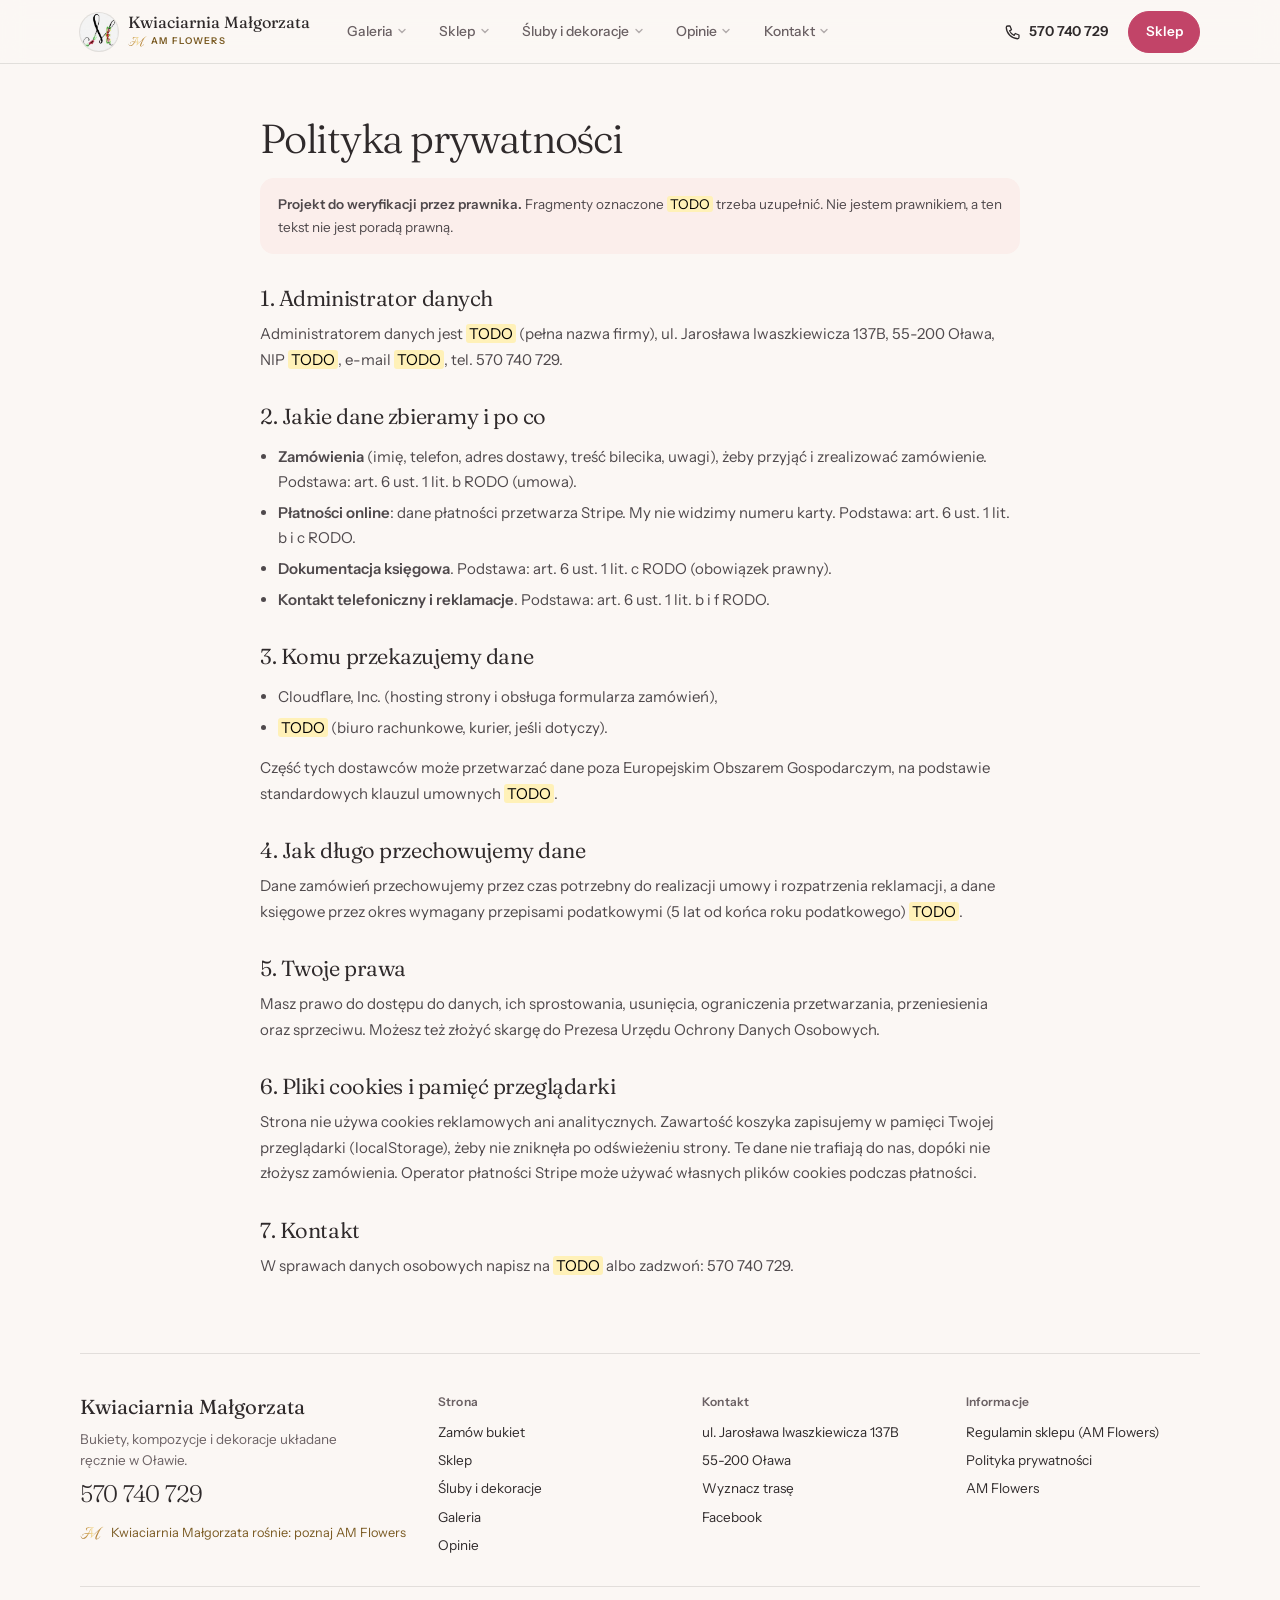
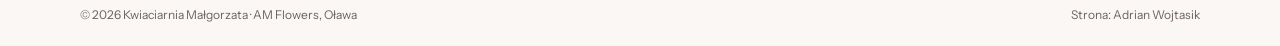
==== commit 8b916cfb: "Naprawa przycisku Wstecz po przejściu do AM Flowers, nowe hasło, adres 137B Co-Authored-By: Claude S" ====
--- a/polityka-prywatnosci.html
+++ b/polityka-prywatnosci.html
@@ -209,7 +209,7 @@
 .am-sig-foot img{height:14px;width:auto}
 .hero .am-swipe{margin-top:1.8rem}
 </style>
-<link rel="stylesheet" href="am/am-swipe.css">
+<link rel="stylesheet" href="am/am-swipe.css?v=4">
 </head>
 <body>
 <header class="nav">
@@ -217,12 +217,12 @@
     <a class="brand" href="index.html" aria-label="Kwiaciarnia Małgorzata, strona główna"><img src="img/logo-temp.png" width="38" height="38" alt=""><span><b>Kwiaciarnia Małgorzata</b><small class="am-sig"><img src="am/logo/am-monogram-gold.svg" alt="" width="1233" height="720">AM Flowers</small></span></a>
     <nav aria-label="Główna"><ul class="menu">
       <li><a href="index.html#oferta" data-mega="oferta">Galeria<svg class="menu__chev" viewBox="0 0 10 10" aria-hidden="true"><path d="M2 3.5l3 3 3-3" fill="none" stroke="currentColor" stroke-width="1.4" stroke-linecap="round"/></svg><small class="menu__desc">Nasze bukiety i dekoracje</small></a></li>
-      <li><a data-am-go href="https://amflowers.pl/sklep.html" data-mega="sklep">Sklep<svg class="menu__chev" viewBox="0 0 10 10" aria-hidden="true"><path d="M2 3.5l3 3 3-3" fill="none" stroke="currentColor" stroke-width="1.4" stroke-linecap="round"/></svg><small class="menu__desc">Zamów online w AM Flowers</small></a></li>
+      <li><a data-am-go href="https://fabianadrianw.github.io/AM_flowers/sklep.html" data-mega="sklep">Sklep<svg class="menu__chev" viewBox="0 0 10 10" aria-hidden="true"><path d="M2 3.5l3 3 3-3" fill="none" stroke="currentColor" stroke-width="1.4" stroke-linecap="round"/></svg><small class="menu__desc">Zamów online w AM Flowers</small></a></li>
       <li><a href="index.html#sluby" data-mega="sluby">Śluby i dekoracje<svg class="menu__chev" viewBox="0 0 10 10" aria-hidden="true"><path d="M2 3.5l3 3 3-3" fill="none" stroke="currentColor" stroke-width="1.4" stroke-linecap="round"/></svg><small class="menu__desc">Wiązanki, kościoły, sale</small></a></li>
       <li><a href="index.html#opinie" data-mega="opinie">Opinie<svg class="menu__chev" viewBox="0 0 10 10" aria-hidden="true"><path d="M2 3.5l3 3 3-3" fill="none" stroke="currentColor" stroke-width="1.4" stroke-linecap="round"/></svg><small class="menu__desc">4,5 w Google, 148 opinii</small></a></li>
-      <li><a href="index.html#kontakt" data-mega="kontakt">Kontakt<svg class="menu__chev" viewBox="0 0 10 10" aria-hidden="true"><path d="M2 3.5l3 3 3-3" fill="none" stroke="currentColor" stroke-width="1.4" stroke-linecap="round"/></svg><small class="menu__desc">Oława, Iwaszkiewicza 137A</small></a></li>
+      <li><a href="index.html#kontakt" data-mega="kontakt">Kontakt<svg class="menu__chev" viewBox="0 0 10 10" aria-hidden="true"><path d="M2 3.5l3 3 3-3" fill="none" stroke="currentColor" stroke-width="1.4" stroke-linecap="round"/></svg><small class="menu__desc">Oława, Iwaszkiewicza 137B</small></a></li>
     </ul></nav>
-    <div class="nav__cta"><a class="nav__tel" href="tel:+48570740729" aria-label="Zadzwoń: 570 740 729"><svg class="i" viewBox="0 0 24 24"><path d="M5 4h3l2 5-2.5 1.5a11 11 0 0 0 6 6L15 14l5 2v3a2 2 0 0 1-2 2A16 16 0 0 1 3 6a2 2 0 0 1 2-2"/></svg><span>570 740 729</span></a><a class="btn" data-am-go href="https://amflowers.pl/sklep.html" style="min-height:42px;padding:.55rem 1.1rem;font-size:.9rem">Sklep</a></div>
+    <div class="nav__cta"><a class="nav__tel" href="tel:+48570740729" aria-label="Zadzwoń: 570 740 729"><svg class="i" viewBox="0 0 24 24"><path d="M5 4h3l2 5-2.5 1.5a11 11 0 0 0 6 6L15 14l5 2v3a2 2 0 0 1-2 2A16 16 0 0 1 3 6a2 2 0 0 1 2-2"/></svg><span>570 740 729</span></a><a class="btn" data-am-go href="https://fabianadrianw.github.io/AM_flowers/sklep.html" style="min-height:42px;padding:.55rem 1.1rem;font-size:.9rem">Sklep</a></div>
   </div>
 
 
@@ -244,12 +244,12 @@
     </section>
     <section class="mp mp--shop" data-p="sklep" aria-label="Sklep">
       <div class="mp__list">
-        <a data-am-go href="https://amflowers.pl/sklep.html#kat=bukiety" class="mp__item"><img src="img/p16.webp" alt="" loading="lazy"><span><b>Bukiety</b><small>Na każdą okazję, w&nbsp;3&nbsp;wielkościach</small></span></a>
-        <a data-am-go href="https://amflowers.pl/sklep.html#kat=kompozycje" class="mp__item"><img src="img/p04.webp" alt="" loading="lazy"><span><b>Kompozycje</b><small>Ślubne i&nbsp;dekoracyjne, na zamówienie</small></span></a>
-        <a data-am-go href="https://amflowers.pl/sklep.html#kat=pamiec" class="mp__item"><img src="img/p13.webp" alt="" loading="lazy"><span><b>Pamięć</b><small>Wieńce i&nbsp;kompozycje nagrobne</small></span></a>
-        <a data-am-go href="https://amflowers.pl/sklep.html" class="mp__more">Cały sklep<svg class="i" viewBox="0 0 24 24"><path d="M5 12h14M13 6l6 6-6 6"/></svg></a>
+        <a data-am-go href="https://fabianadrianw.github.io/AM_flowers/sklep.html#kat=bukiety" class="mp__item"><img src="img/p16.webp" alt="" loading="lazy"><span><b>Bukiety</b><small>Na każdą okazję, w&nbsp;3&nbsp;wielkościach</small></span></a>
+        <a data-am-go href="https://fabianadrianw.github.io/AM_flowers/sklep.html#kat=kompozycje" class="mp__item"><img src="img/p04.webp" alt="" loading="lazy"><span><b>Kompozycje</b><small>Ślubne i&nbsp;dekoracyjne, na zamówienie</small></span></a>
+        <a data-am-go href="https://fabianadrianw.github.io/AM_flowers/sklep.html#kat=pamiec" class="mp__item"><img src="img/p13.webp" alt="" loading="lazy"><span><b>Pamięć</b><small>Wieńce i&nbsp;kompozycje nagrobne</small></span></a>
+        <a data-am-go href="https://fabianadrianw.github.io/AM_flowers/sklep.html" class="mp__more">Cały sklep<svg class="i" viewBox="0 0 24 24"><path d="M5 12h14M13 6l6 6-6 6"/></svg></a>
       </div>
-      <a data-am-go href="https://amflowers.pl/sklep.html#p=pastelowy" class="mp__feat"><img src="img/p09.webp" alt="" loading="lazy"><span class="mp__badge">Bestseller</span><span class="mp__cap"><b>Bukiet Pastelowy</b><small>od 189 zł · BLIK, karta albo przy odbiorze</small></span></a>
+      <a data-am-go href="https://fabianadrianw.github.io/AM_flowers/sklep.html#p=pastelowy" class="mp__feat"><img src="img/p09.webp" alt="" loading="lazy"><span class="mp__badge">Bestseller</span><span class="mp__cap"><b>Bukiet Pastelowy</b><small>od 189 zł · BLIK, karta albo przy odbiorze</small></span></a>
     </section>
     <section class="mp" data-p="sluby" aria-label="Śluby i dekoracje">
       <div class="mp__list">
@@ -267,8 +267,8 @@
     </section>
     <section class="mp mp--small" data-p="kontakt" aria-label="Kontakt">
       <a class="mp__tel" href="tel:+48570740729">570 740 729</a>
-      <p class="mp__addr">ul. Jarosława Iwaszkiewicza 137A<br>55-200 Oława</p>
-      <div class="mp__btns"><a class="mp__more" href="https://www.google.com/maps/search/?api=1&amp;query=Kwiaciarnia+Ma%C5%82gorzata+Iwaszkiewicza+137A+O%C5%82awa" target="_blank" rel="noopener">Wyznacz trasę<svg class="i" viewBox="0 0 24 24"><path d="M5 12h14M13 6l6 6-6 6"/></svg></a>
+      <p class="mp__addr">ul. Jarosława Iwaszkiewicza 137B<br>55-200 Oława</p>
+      <div class="mp__btns"><a class="mp__more" href="https://www.google.com/maps/search/?api=1&amp;query=Kwiaciarnia+Ma%C5%82gorzata+Iwaszkiewicza+137B+O%C5%82awa" target="_blank" rel="noopener">Wyznacz trasę<svg class="i" viewBox="0 0 24 24"><path d="M5 12h14M13 6l6 6-6 6"/></svg></a>
         <a class="mp__more" href="https://www.facebook.com/kwiaciarniamalgorzata" target="_blank" rel="noopener">Facebook<svg class="i" viewBox="0 0 24 24"><path d="M5 12h14M13 6l6 6-6 6"/></svg></a></div>
     </section>
   </div></div>
@@ -278,7 +278,7 @@
 <h1>Polityka prywatności</h1>
 <p class="draft"><b>Projekt do weryfikacji przez prawnika.</b> Fragmenty oznaczone <mark>TODO</mark> trzeba uzupełnić. Nie jestem prawnikiem, a ten tekst nie jest poradą prawną.</p>
 <h2>1. Administrator danych</h2>
-<p>Administratorem danych jest <mark>TODO</mark> (pełna nazwa firmy), ul. Jarosława Iwaszkiewicza 137A, 55-200 Oława, NIP <mark>TODO</mark>, e-mail <mark>TODO</mark>, tel. 570 740 729.</p>
+<p>Administratorem danych jest <mark>TODO</mark> (pełna nazwa firmy), ul. Jarosława Iwaszkiewicza 137B, 55-200 Oława, NIP <mark>TODO</mark>, e-mail <mark>TODO</mark>, tel. 570 740 729.</p>
 <h2>2. Jakie dane zbieramy i po co</h2>
 <ul><li><b>Zamówienia</b> (imię, telefon, adres dostawy, treść bilecika, uwagi), żeby przyjąć i zrealizować zamówienie. Podstawa: art. 6 ust. 1 lit. b RODO (umowa).</li>
 <li><b>Płatności online</b>: dane płatności przetwarza Stripe. My nie widzimy numeru karty. Podstawa: art. 6 ust. 1 lit. b i c RODO.</li>
@@ -345,12 +345,12 @@
 })();
 </script>
 <footer class="foot">
-  <div class="foot__brand"><b>Kwiaciarnia Małgorzata</b><p>Bukiety, kompozycje i&nbsp;dekoracje układane ręcznie w&nbsp;Oławie.</p><a class="foot__tel" href="tel:+48570740729">570 740 729</a><a class="am-sig-foot" data-am-go href="https://amflowers.pl/"><img src="am/logo/am-monogram-gold.svg" alt="" width="1233" height="720">Kwiaciarnia Małgorzata rośnie: poznaj AM Flowers</a></div>
-  <div><h3>Strona</h3><ul><li><a href="index.html#zamow">Zamów bukiet</a></li><li><a data-am-go href="https://amflowers.pl/sklep.html">Sklep</a></li><li><a href="index.html#sluby">Śluby i dekoracje</a></li><li><a href="index.html#oferta">Galeria</a></li><li><a href="index.html#opinie">Opinie</a></li></ul></div>
-  <div><h3>Kontakt</h3><ul><li>ul. Jarosława Iwaszkiewicza 137A</li><li>55-200 Oława</li><li><a href="https://www.google.com/maps/search/?api=1&amp;query=Kwiaciarnia+Ma%C5%82gorzata+Iwaszkiewicza+137A+O%C5%82awa" target="_blank" rel="noopener">Wyznacz trasę</a></li><li><a href="https://www.facebook.com/kwiaciarniamalgorzata" target="_blank" rel="noopener">Facebook</a></li></ul></div>
-  <div><h3>Informacje</h3><ul><li><a data-am-go href="https://amflowers.pl/regulamin.html">Regulamin sklepu (AM Flowers)</a></li><li><a href="polityka-prywatnosci.html">Polityka prywatności</a></li><li><a data-am-go href="https://amflowers.pl/">AM Flowers</a></li></ul></div>
+  <div class="foot__brand"><b>Kwiaciarnia Małgorzata</b><p>Bukiety, kompozycje i&nbsp;dekoracje układane ręcznie w&nbsp;Oławie.</p><a class="foot__tel" href="tel:+48570740729">570 740 729</a><a class="am-sig-foot" data-am-go href="https://fabianadrianw.github.io/AM_flowers/"><img src="am/logo/am-monogram-gold.svg" alt="" width="1233" height="720">Kwiaciarnia Małgorzata rośnie: poznaj AM Flowers</a></div>
+  <div><h3>Strona</h3><ul><li><a href="index.html#zamow">Zamów bukiet</a></li><li><a data-am-go href="https://fabianadrianw.github.io/AM_flowers/sklep.html">Sklep</a></li><li><a href="index.html#sluby">Śluby i dekoracje</a></li><li><a href="index.html#oferta">Galeria</a></li><li><a href="index.html#opinie">Opinie</a></li></ul></div>
+  <div><h3>Kontakt</h3><ul><li>ul. Jarosława Iwaszkiewicza 137B</li><li>55-200 Oława</li><li><a href="https://www.google.com/maps/search/?api=1&amp;query=Kwiaciarnia+Ma%C5%82gorzata+Iwaszkiewicza+137B+O%C5%82awa" target="_blank" rel="noopener">Wyznacz trasę</a></li><li><a href="https://www.facebook.com/kwiaciarniamalgorzata" target="_blank" rel="noopener">Facebook</a></li></ul></div>
+  <div><h3>Informacje</h3><ul><li><a data-am-go href="https://fabianadrianw.github.io/AM_flowers/regulamin.html">Regulamin sklepu (AM Flowers)</a></li><li><a href="polityka-prywatnosci.html">Polityka prywatności</a></li><li><a data-am-go href="https://fabianadrianw.github.io/AM_flowers/">AM Flowers</a></li></ul></div>
   <div class="foot__bottom"><span>© 2026 Kwiaciarnia Małgorzata · AM Flowers, Oława</span><span>Strona: Adrian Wojtasik</span></div>
 </footer>
-<script src="am/am-swipe.js" defer></script>
+<script src="am/am-swipe.js?v=4" defer></script>
 </body>
 </html>
--- a/am/am-swipe.css
+++ b/am/am-swipe.css
@@ -1,3 +1,5 @@
+@font-face{font-family:'AM Cormorant';src:url('fonts/cormorant-garamond-latin-400-normal.woff2') format('woff2');font-weight:400;font-display:swap;unicode-range:U+0000-00FF,U+0131,U+0152-0153,U+02C6,U+02DA,U+02DC,U+2013-2014,U+2018-201E,U+2022,U+2026,U+2122,U+2212}
+@font-face{font-family:'AM Cormorant';src:url('fonts/cormorant-garamond-latin-ext-400-normal.woff2') format('woff2');font-weight:400;font-display:swap;unicode-range:U+0100-02BA,U+02BD-02C5,U+02C7-02CC,U+1E00-1E9F,U+20A0-20C0,U+2C60-2C7F,U+A720-A7FF}
 /* AM Flowers · suwak przejścia (wpinany na stronę Kwiaciarni Małgorzata)
    Użycie: <div class="am-swipe" data-href="https://amflowers.pl/" data-asset-base="https://amflowers.pl/"></div> */
 .am-swipe{--g:#C9A45C;--g-text:#7A5A22;--em:#0F2A24;--em-d:#0A1E19;--iv:#F4EEE3;
@@ -33,7 +35,7 @@
 .am-curtain__c.br{bottom:1.5rem;right:1.5rem;transform:rotate(180deg) translate(1.5rem,1.5rem)}
 .am-curtain__mark{position:absolute;inset:0;display:flex;flex-direction:column;align-items:center;justify-content:center;gap:1.25rem;text-align:center;padding:2rem;opacity:0;transform:translateY(.75rem);transition:opacity .6s cubic-bezier(.22,1,.36,1),transform .6s cubic-bezier(.22,1,.36,1)}
 .am-curtain__mark img{width:min(46vw,15rem);height:auto}
-.am-curtain__mark p{margin:0;font-family:'Cormorant',Georgia,serif;font-size:clamp(1.5rem,3.6vw,2.4rem);line-height:1.15;color:#F4EEE3}
+.am-curtain__mark p{margin:0;font-family:'AM Cormorant','Cormorant',Georgia,serif;font-size:clamp(1.5rem,3.6vw,2.4rem);line-height:1.15;color:#F4EEE3}
 .am-curtain__mark p b{color:#C9A45C;font-weight:500}
 .am-curtain.s1 .am-curtain__line{transform:scaleX(1)}
 .am-curtain.s2 .am-curtain__veil{clip-path:inset(0 0 0 0)}
